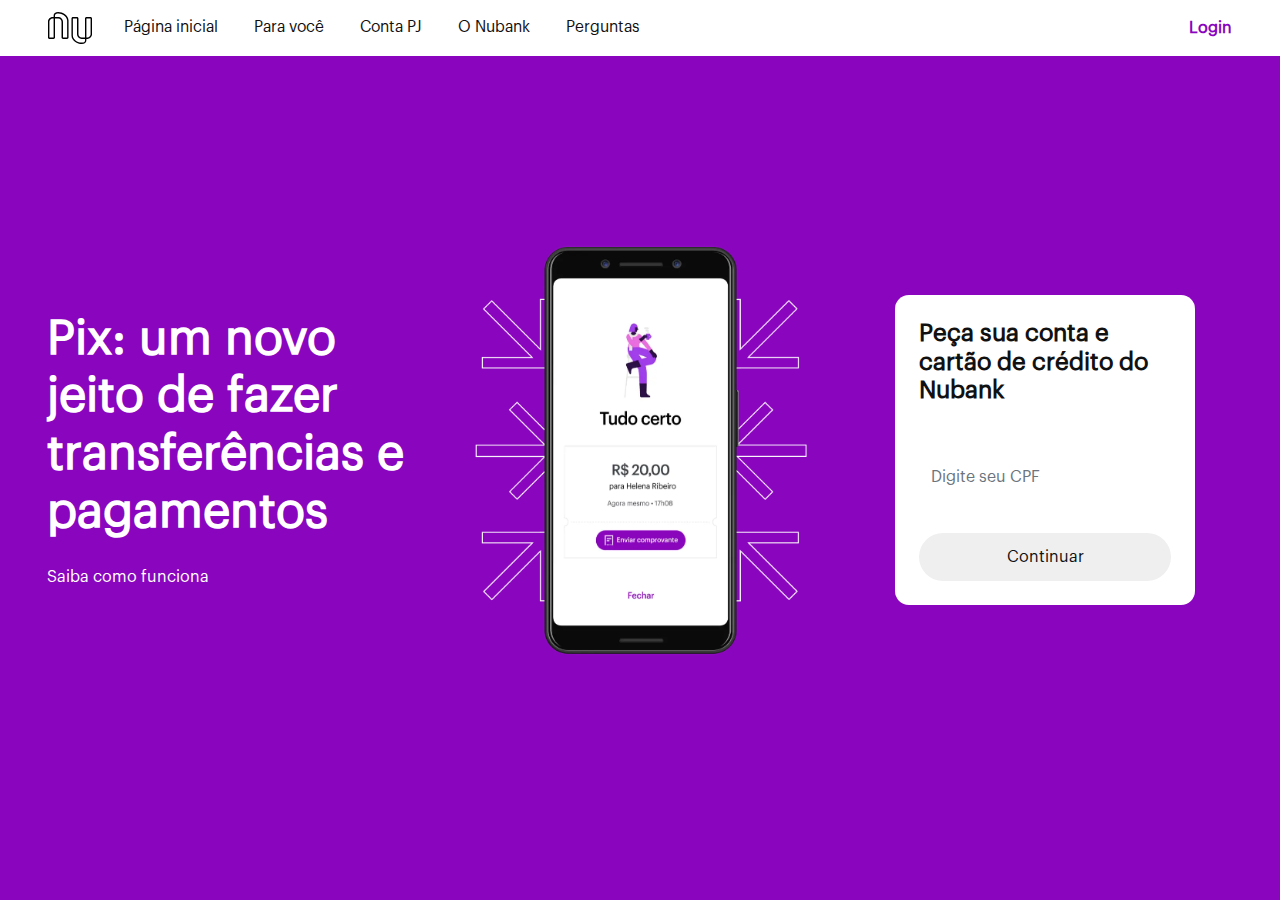
==== index.html @ 856a2e54 "Criação do header e do main" ====
<!DOCTYPE html>
<html lang="pt-br">

<head>
  <meta charset="UTF-8" />
  <meta http-equiv="X-UA-Compatible" content="IE=edge" />
  <meta name="viewport" content="width=device-width, initial-scale=1.0" />
  <title>Nubank - Finalmente você no controle do seu dinheiro</title>

  <link rel="stylesheet" href="css/style.css" />
  <link rel="stylesheet" href="css/responsive.css">
  <link rel="stylesheet" href="https://cdn.jsdelivr.net/npm/bootstrap@4.6.0/dist/css/bootstrap.min.css">
</head>

<body>

  <header>
    <div class="headerContainer">
      <div class="logo">
        <a href="#">
          <svg width="44" height="32" viewBox="0 0 66 48" xmlns="http://www.w3.org/2000/svg">
            <path
              d="M63.9 33.9c0 2-2.5 4.4-4.5 4.4h-1.8V10.2c0-.3.3-.6.6-.6h5.1c.3 0 .6.3.6.6v23.7zm-8.4 8.7c0 1.2-.6 3.3-4.9 3.3-8.2 0-13.3-6.2-13.3-10.7v-25c0-.3.2-.6.5-.6H43c.3 0 .5.3.5.6v23.2a7 7 0 007 7h5v2.2zm8.2-35h-5.9c-1.3 0-2.3 1-2.3 2.2v28.5h-5c-2.6 0-4.8-2.2-4.8-4.9V9.8c0-1.2-1-2.2-2.3-2.2h-6c-1.2 0-2.2 1-2.2 2.2v25.4c0 8 9 12.8 15.4 12.8 4.3 0 7-2 7-5.5v-2.1h1.8c3.2 0 6.6-3.3 6.6-6.5v-24c0-1.3-1-2.3-2.3-2.3zm-35 30.2c0 .3-.2.6-.5.6H23a.6.6 0 01-.5-.6V14.6a7 7 0 00-7-7h-5V5.4c0-1.2.6-3.3 4.9-3.3 8.2 0 13.3 6.2 13.3 10.7v25zm-26 .6a.6.6 0 01-.6-.6V14.1c0-2 2.5-4.4 4.5-4.4h1.8v28.1c0 .3-.3.6-.6.6H2.7zm28.1-25.6c0-8-9-12.8-15.4-12.8-4.3 0-7 2-7 5.5v2.1H6.6C3.4 7.6 0 10.9 0 14.1v24c0 1.3 1 2.3 2.3 2.3h6c1.2 0 2.2-1 2.2-2.2V9.7h5c2.6 0 4.8 2.2 4.8 4.9v23.6c0 1.2 1 2.2 2.3 2.2h6c1.2 0 2.2-1 2.2-2.2V12.8z"
              class="Path-xrtkpd-0 eqfYiR">
            </path>
          </svg>
        </a>
      </div>
      <div class="menu">
        <nav>
          <ul>
            <li><a href="#">Página inicial</a></li>
            <li><a href="#">Para você</a></li>
            <li><a href="#">Conta PJ</a></li>
            <li><a href="#">O Nubank</a></li>
            <li><a href="#">Perguntas</a></li>
          </ul>
        </nav>
      </div>

      <div class="login">
        <span><a href="#">Login</a></span>
      </div>
    </div>

  </header>

  <main>
    <div class="mainContainer">
      <div class="container-fluid">
        <div class="row">
          <div class="col-sm-12 col-md-6 col-lg-4">
            <div class="tituloPrincipal">
              <h1>Pix: um novo jeito de fazer transferências e pagamentos</h1>
              <a href="#">Saiba como funciona</a>
            </div>
          </div>
          <div class="col-sm-12 col-md-6 col-lg-4">
            <div class="imgPrincipal">
              <img src="assets/images/smartphone.webp" alt="Faça Pix com o Nubank!" title="Faça Pix com o Nubank!">
            </div>
          </div>
          <div class="col-sm-12 col-md-12 col-lg-4">
            <div class="formPrincipal">
              <form action="" method="post">
                <h2>Peça sua conta e cartão de crédito do Nubank</h2>
                <input type="number" placeholder="Digite seu CPF" class="form-control">
                <button type="submit">Continuar</button>
              </form>
            </div>
          </div>
        </div>
      </div>
    </div>
  </main>

</body>

</html>
---- css/style.css ----
@font-face {
  font-family: Graphick;
  src: url("/fonts/GraphikRegular.otf");
}

* {
  margin: 0;
  padding: 0;
  -webkit-box-sizing: border-box;
          box-sizing: border-box;
}

:root {
  --roxo1: #8a05be;
  --roxo2: #530082;
  --preto: #111111;
  --branco: #ffffff;
  --cinza: #f5f5f5;
}

body {
  font-family: Graphick !important;
  background-color: var(--cinza);
}

header .headerContainer {
  width: 100%;
  height: 56px;
  background-color: var(--branco);
  color: var(--preto);
  font-size: 0.975rem;
  display: -webkit-box;
  display: -ms-flexbox;
  display: flex;
  -webkit-box-align: center;
      -ms-flex-align: center;
          align-items: center;
  padding: 0 3rem;
  position: fixed;
  z-index: 99;
}

header .headerContainer .logo {
  color: var(--preto);
}

header .headerContainer .menu ul,
header .headerContainer .menu li {
  display: inline-block;
  list-style: none;
  margin: 0 1rem;
}

header .headerContainer a {
  color: var(--preto);
  text-decoration: none;
  -webkit-transition: all ease-in-out 0.2s;
  transition: all ease-in-out 0.2s;
}

header .headerContainer a:hover {
  text-decoration: underline;
}

header .headerContainer .login {
  margin-left: auto;
}

header .headerContainer .login a {
  color: var(--roxo1);
  font-size: 1rem;
  font-weight: bold;
}

main .mainContainer {
  height: 100vh;
  width: 100%;
  background-color: var(--roxo1);
  color: var(--branco);
  padding: 0 2rem 0 2rem;
  display: -webkit-box;
  display: -ms-flexbox;
  display: flex;
  -webkit-box-align: center;
      -ms-flex-align: center;
          align-items: center;
}

main .mainContainer .tituloPrincipal {
  height: 100%;
  display: -webkit-box;
  display: -ms-flexbox;
  display: flex;
  -webkit-box-orient: vertical;
  -webkit-box-direction: normal;
      -ms-flex-direction: column;
          flex-direction: column;
  -webkit-box-pack: center;
      -ms-flex-pack: center;
          justify-content: center;
}

main .mainContainer .tituloPrincipal h1 {
  font-size: 3rem;
  font-weight: bold;
}

main .mainContainer .tituloPrincipal a {
  color: var(--branco);
  margin-top: 1rem;
}

main .mainContainer .imgPrincipal {
  height: 100%;
}

main .mainContainer .imgPrincipal img {
  max-width: 100%;
}

main .mainContainer .formPrincipal {
  height: 100%;
  display: -webkit-box;
  display: -ms-flexbox;
  display: flex;
  -webkit-box-align: center;
      -ms-flex-align: center;
          align-items: center;
  -webkit-box-pack: center;
      -ms-flex-pack: center;
          justify-content: center;
}

main .mainContainer .formPrincipal form {
  background-color: var(--branco);
  max-width: 80%;
  border-radius: 0.875rem;
  color: var(--preto);
  padding: 1.5rem;
}

main .mainContainer .formPrincipal form h2 {
  font-size: 1.5rem;
  font-weight: bold;
}

main .mainContainer .formPrincipal form input {
  margin: 3rem 0 2rem 0;
  width: 100%;
  height: 3rem;
  border: none;
}

main .mainContainer .formPrincipal form button {
  width: 100%;
  height: 3rem;
  border: none;
  border-radius: 2rem;
  -webkit-transition: all ease 0.2s;
  transition: all ease 0.2s;
  color: var(--preto);
}

main .mainContainer .formPrincipal form button:hover {
  background-color: var(--roxo1);
  color: var(--branco);
}
/*# sourceMappingURL=style.css.map */
---- css/responsive.css ----
@media (max-width: 760px) {
  .menu {
    display: none;
  }

  .mainContainer {
    height: 100% !important;
  }

  .tituloPrincipal h1 {
    margin: 6rem 0 1rem 0;
    font-size: 2.3rem !important;
    text-align: center;
  }

  .tituloPrincipal a {
    margin-top: 1rem;
    text-align: center;
  }

  .imgPrincipal {
    margin: 2rem 0 2rem 0;
  }

  .formPrincipal form {
    max-width: 100% !important;
    margin-bottom: 3rem;
  }
}
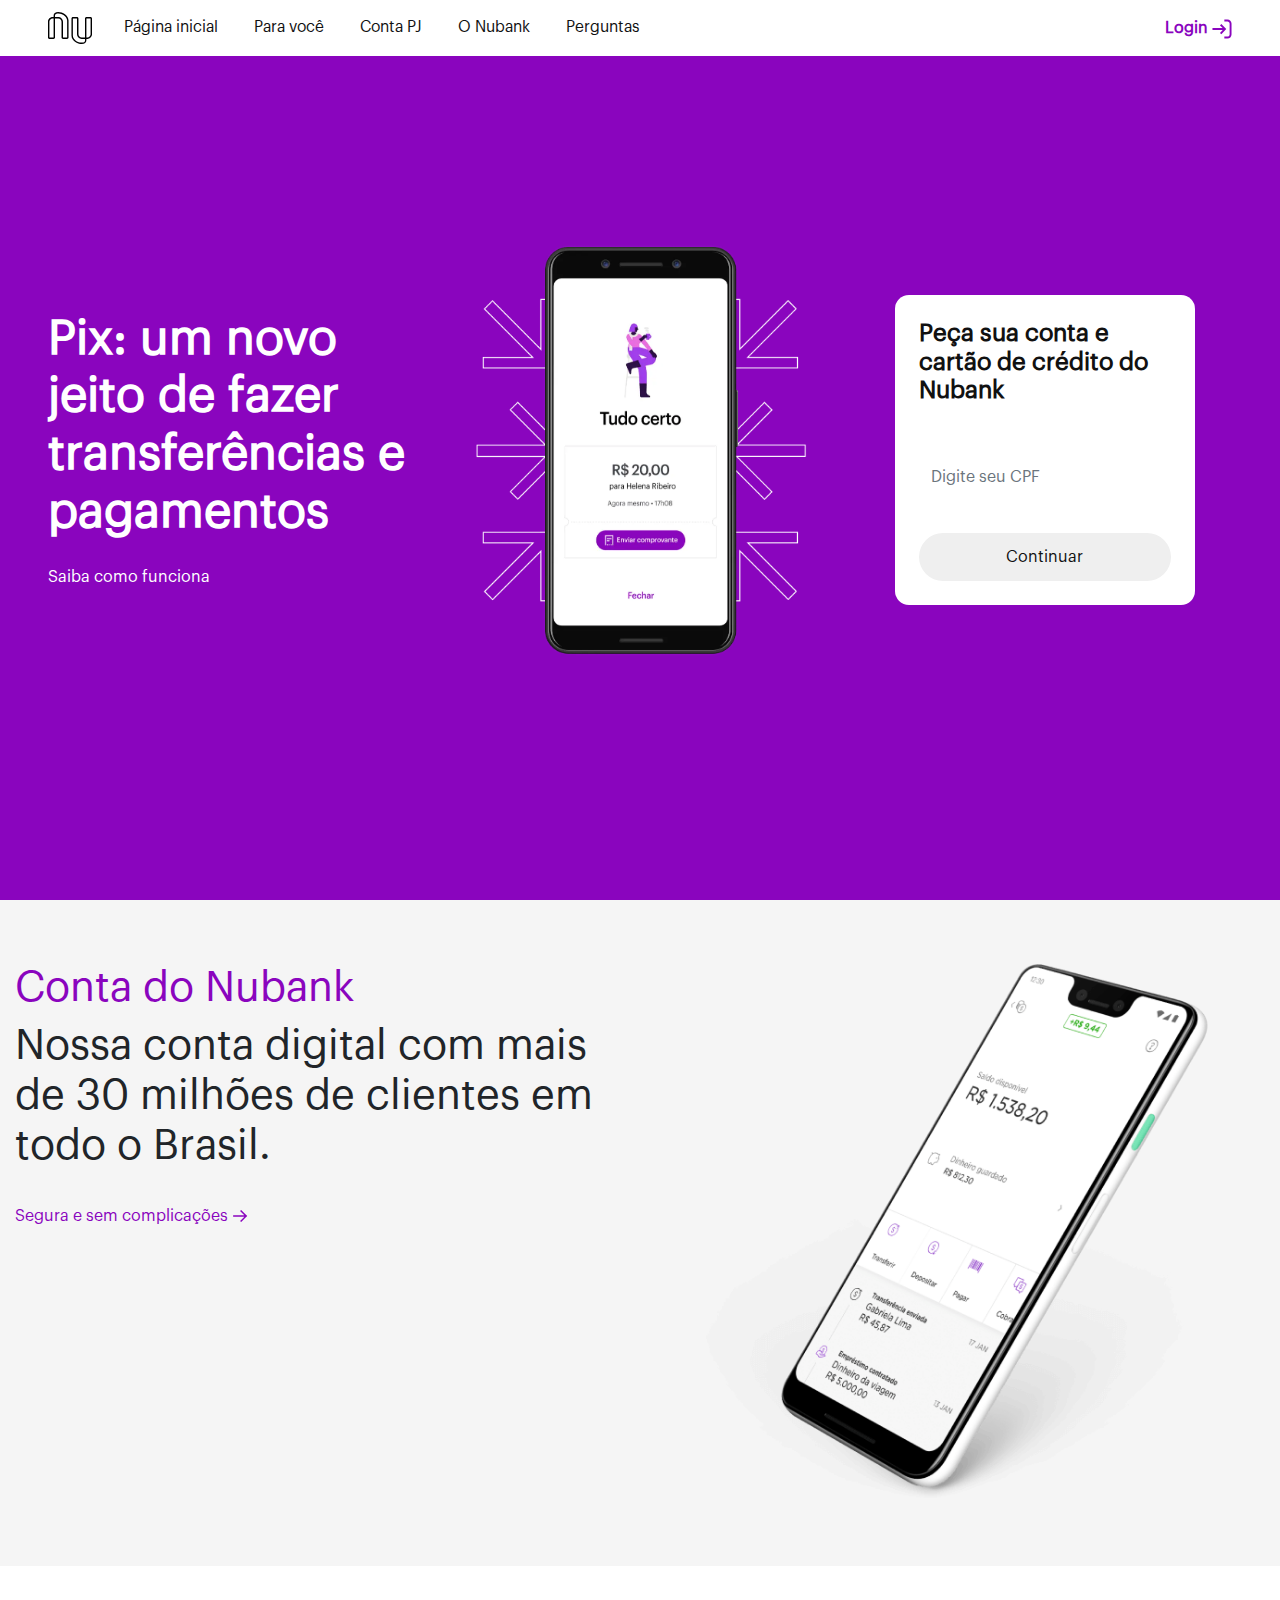
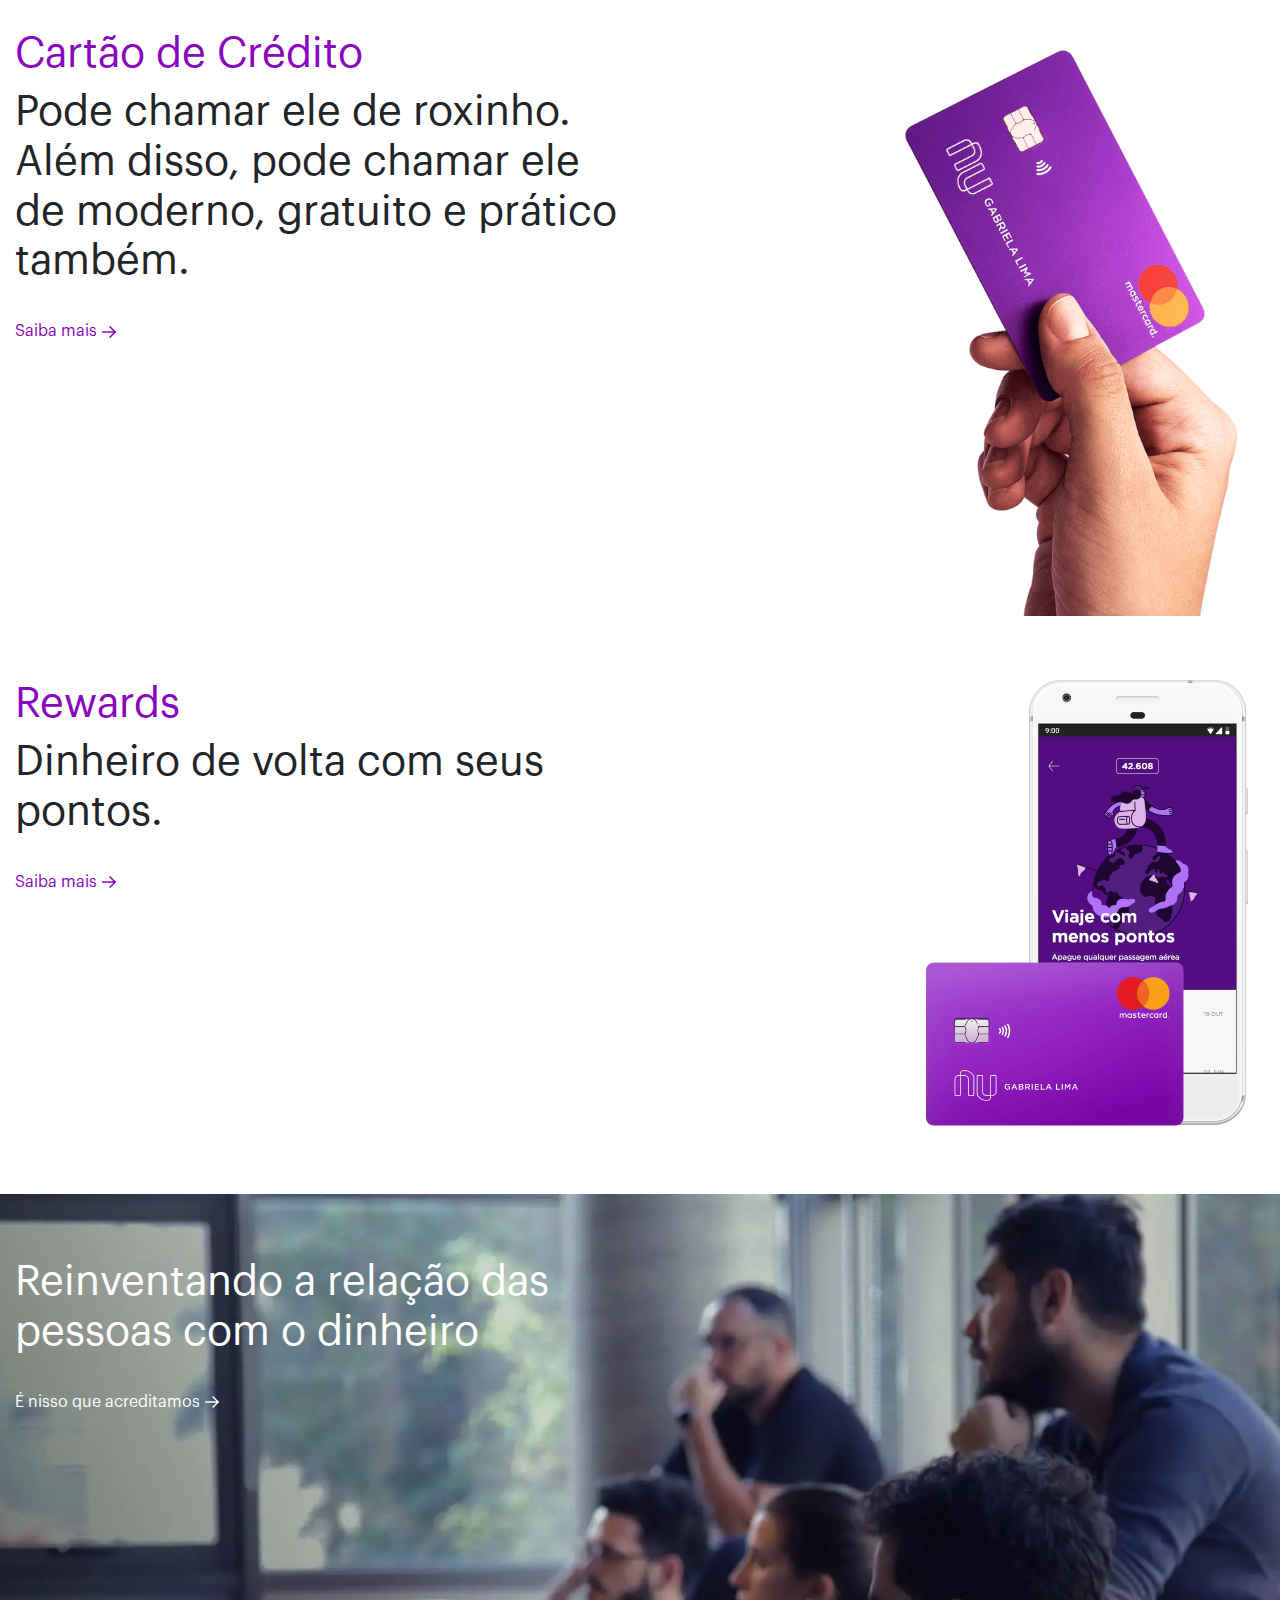
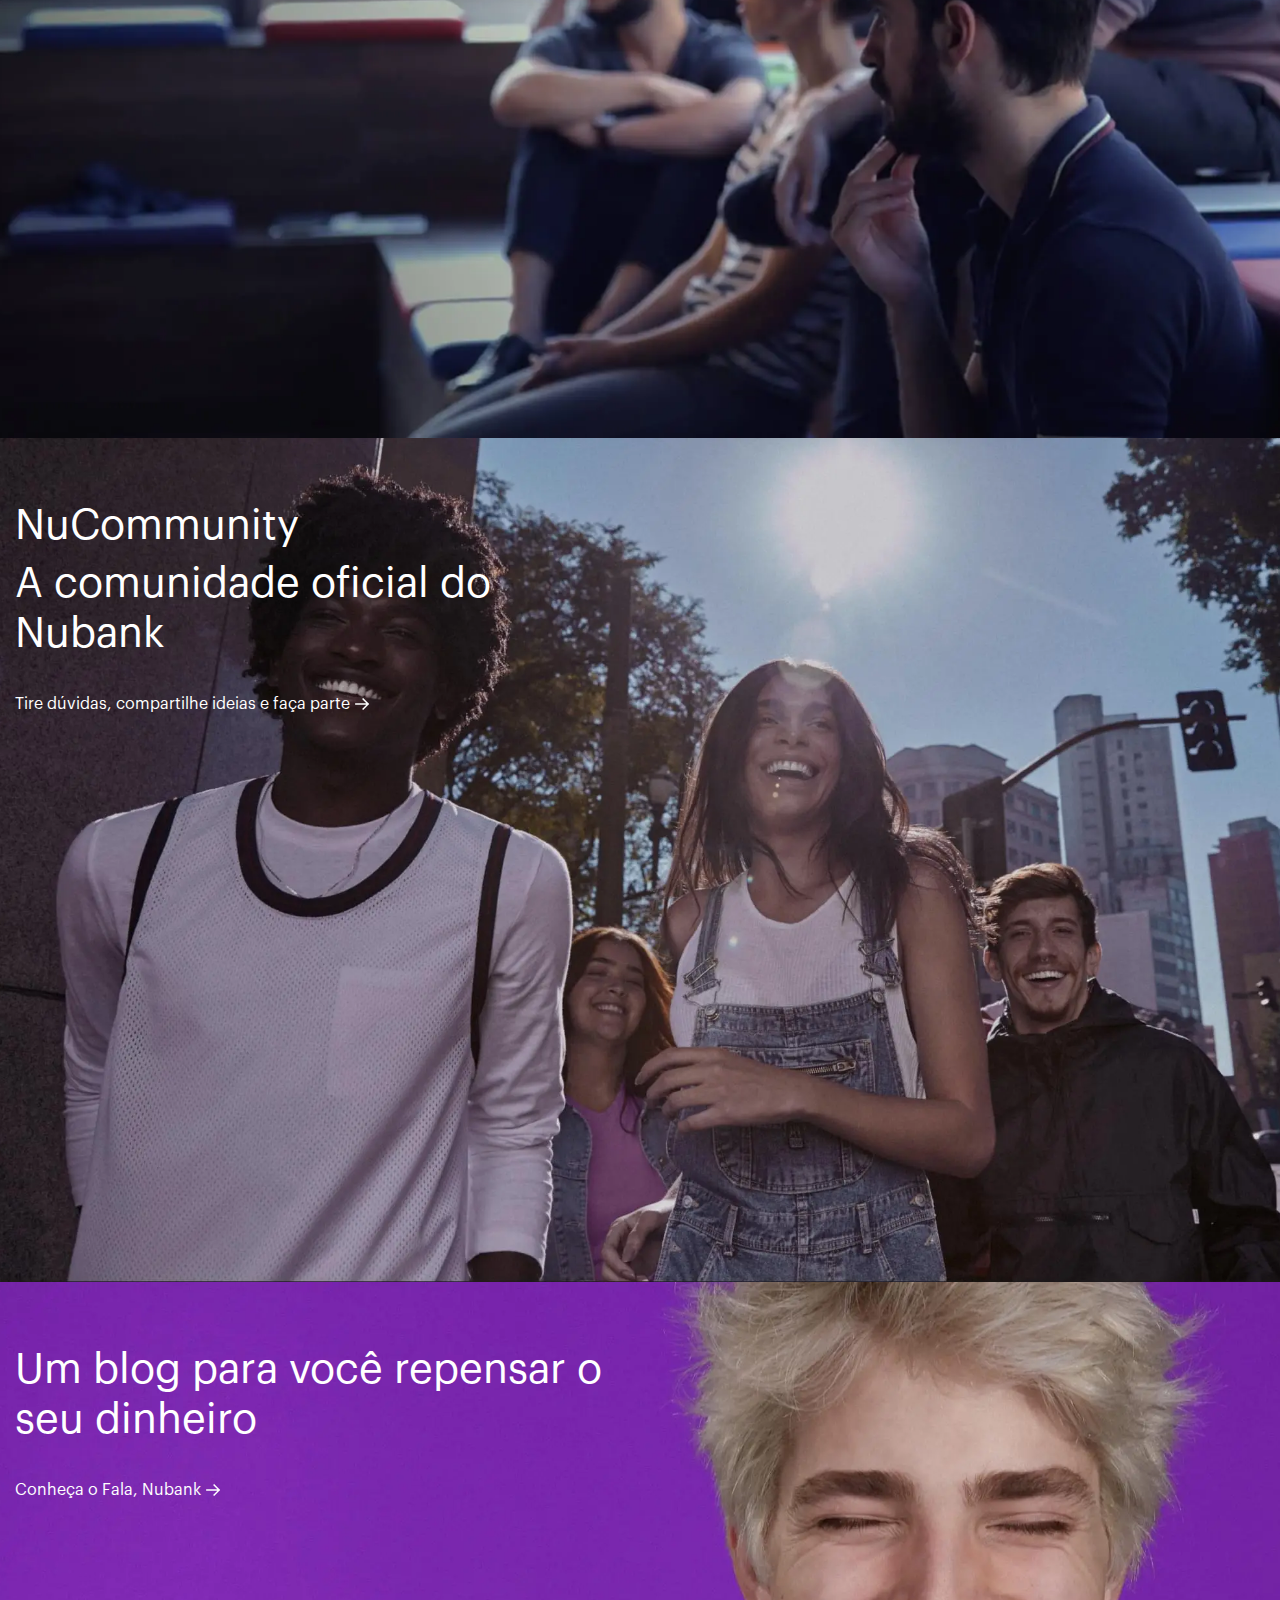
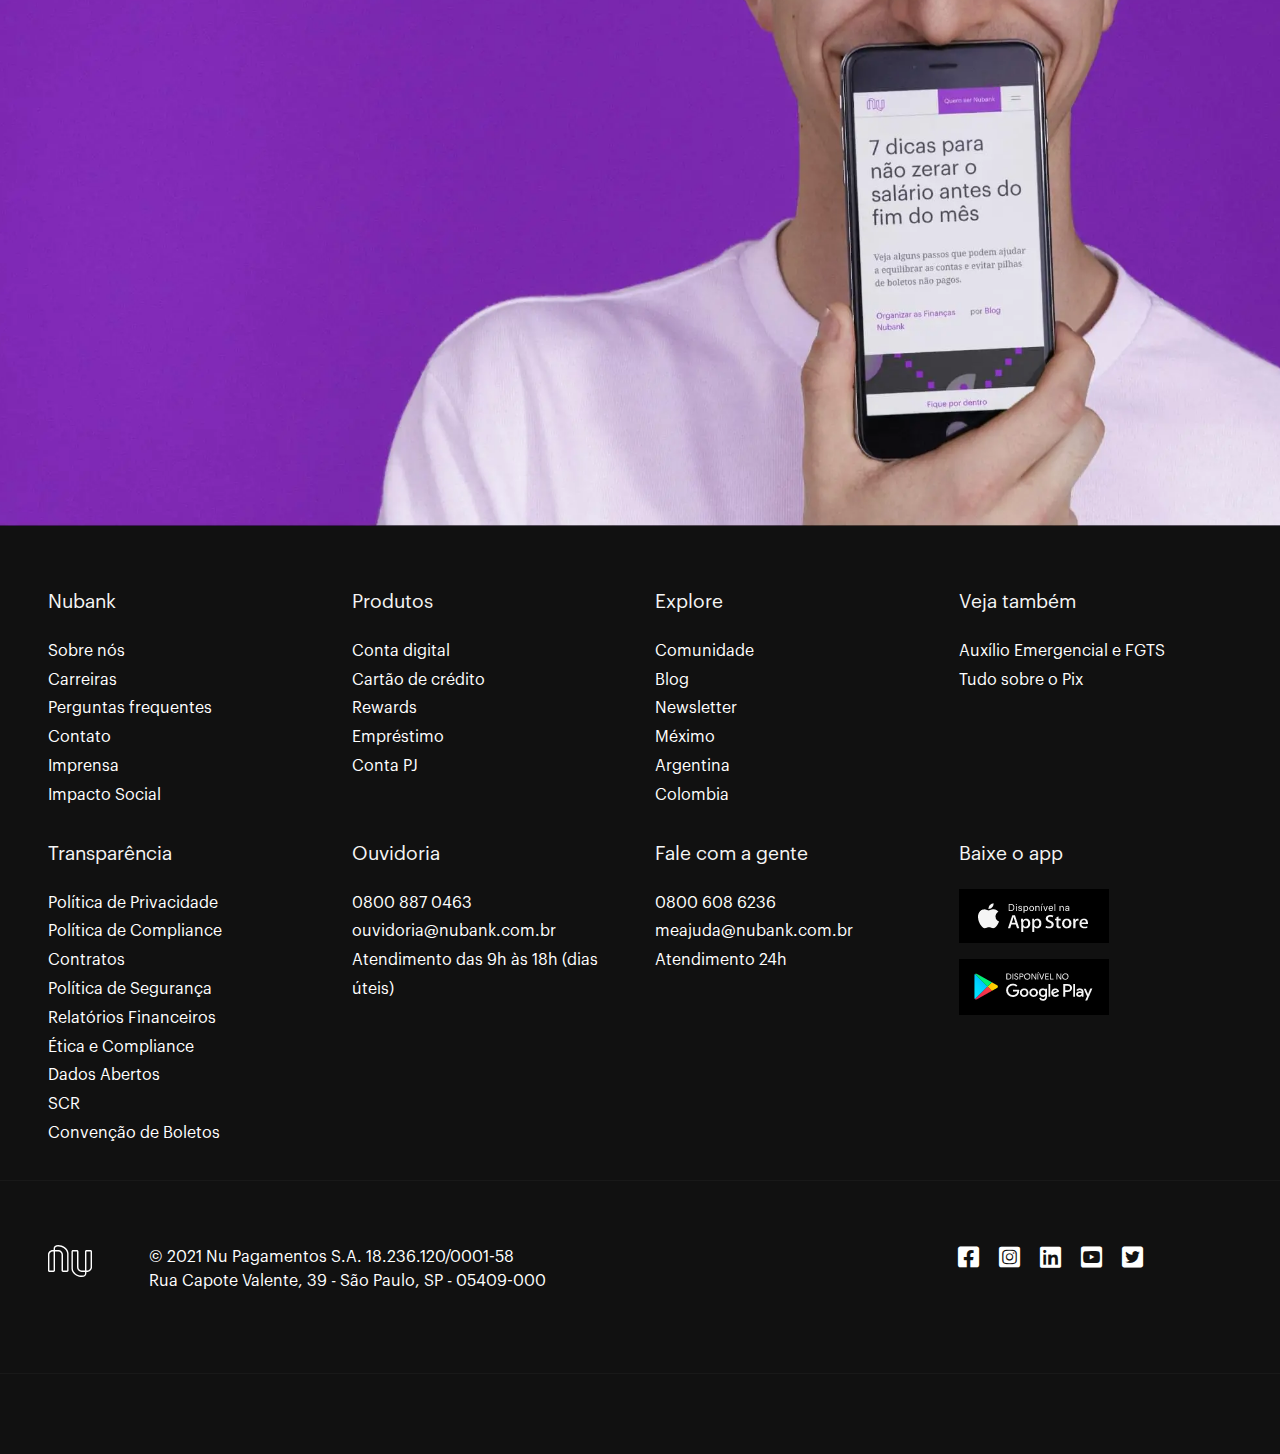
==== commit 330e978a: "Finalização da página principal" ====
--- a/index.html
+++ b/index.html
@@ -10,6 +10,7 @@
   <link rel="stylesheet" href="css/style.css" />
   <link rel="stylesheet" href="css/responsive.css">
   <link rel="stylesheet" href="https://cdn.jsdelivr.net/npm/bootstrap@4.6.0/dist/css/bootstrap.min.css">
+  <link rel="stylesheet" href="https://cdnjs.cloudflare.com/ajax/libs/font-awesome/5.15.3/css/all.min.css">
 </head>
 
 <body>
@@ -39,7 +40,17 @@
       </div>
 
       <div class="login">
-        <span><a href="#">Login</a></span>
+        <span><a href="#">Login
+            <svg xmlns="http://www.w3.org/2000/svg" width="20" height="20" fill="none" viewBox="0 0 21 20"
+              class="SVGWrapper-c62y5b-0 ilbcfK StyledIcon-sc-1d6qvbo-0 etJcjf" color="currentColor" role="img">
+              <title>Login Icon</title>
+              <g>
+                <path fill-rule="evenodd" clip-rule="evenodd"
+                  d="M12.9545 2.98023e-07L16.2273 0C18.587 -2.38419e-07 20.5 1.91297 20.5 4.27273V15.7273C20.5 18.087 18.587 20 16.2273 20H12.9545V18H16.2273C17.4825 18 18.5 16.9825 18.5 15.7273V4.27273C18.5 3.01754 17.4825 2 16.2273 2L12.9545 2V2.98023e-07ZM9.79802 4.79289L14.975 9.96993L9.82806 15.5848L8.35375 14.2334L11.3177 11L0.5 11V9L11.1767 9L8.3838 6.20711L9.79802 4.79289Z"
+                  fill="#8a05be"></path>
+              </g>
+            </svg>
+          </a></span>
       </div>
     </div>
 
@@ -74,6 +85,270 @@
     </div>
   </main>
 
+  <section id="nuconta">
+    <div class="container">
+      <div class="row">
+        <div class="col-sm-12 col-md-6 col-lg-6">
+          <h2><a href="#">Conta do Nubank</a></h2>
+          <h2>Nossa conta digital com mais de 30 milhões de clientes em todo o Brasil.</h2>
+          <div class="saibaMais">
+            <a href="#">
+              Segura e sem complicações
+              <svg xmlns="http://www.w3.org/2000/svg" width="16" height="16" fill="none" viewBox="0 0 21 20"
+                class="SVGWrapper-c62y5b-0 ilbcfK StyledIcon-sc-1d6qvbo-0 etJcjf" color="currentColor" role="img">
+                <path d="M18.5 10H2.5M18.5 10L12 16.5M18.5 10L12 3.5" stroke="currentColor" stroke-width="2"
+                  stroke-linecap="square" stroke-linejoin="round"></path>
+              </svg>
+            </a>
+          </div>
+        </div>
+        <div class="col-sm-12 col-md-6 col-lg-6">
+          <img src="assets/images/nuconta.png" alt="Nuconta">
+        </div>
+      </div>
+    </div>
+  </section>
+
+  <section id="credito">
+    <div class="container">
+      <div class="row">
+        <div class="col-sm-12 col-md-6 col-lg-6">
+          <h2><a href="#">Cartão de Crédito</a></h2>
+          <h2>Pode chamar ele de roxinho. Além disso, pode chamar ele de moderno, gratuito e prático também.</h2>
+          <div class="saibaMais">
+            <a href="#">
+              Saiba mais
+              <svg xmlns="http://www.w3.org/2000/svg" width="16" height="16" fill="none" viewBox="0 0 21 20"
+                class="SVGWrapper-c62y5b-0 ilbcfK StyledIcon-sc-1d6qvbo-0 etJcjf" color="currentColor" role="img">
+                <path d="M18.5 10H2.5M18.5 10L12 16.5M18.5 10L12 3.5" stroke="currentColor" stroke-width="2"
+                  stroke-linecap="square" stroke-linejoin="round"></path>
+              </svg>
+            </a>
+          </div>
+        </div>
+        <div class="col-sm-12 col-md-6 col-lg-6">
+          <img src="assets/images/credito.png" alt="Cartão de crédito Nubank">
+        </div>
+      </div>
+    </div>
+  </section>
+
+  <section id="rewards">
+    <div class="container">
+      <div class="row">
+        <div class="col-sm-12 col-md-6 col-lg-6">
+          <h2><a href="#">Rewards</a></h2>
+          <h2>Dinheiro de volta com seus pontos.</h2>
+          <div class="saibaMais">
+            <a href="#">
+              Saiba mais
+              <svg xmlns="http://www.w3.org/2000/svg" width="16" height="16" fill="none" viewBox="0 0 21 20"
+                class="SVGWrapper-c62y5b-0 ilbcfK StyledIcon-sc-1d6qvbo-0 etJcjf" color="currentColor" role="img">
+                <path d="M18.5 10H2.5M18.5 10L12 16.5M18.5 10L12 3.5" stroke="currentColor" stroke-width="2"
+                  stroke-linecap="square" stroke-linejoin="round"></path>
+              </svg>
+            </a>
+          </div>
+        </div>
+        <div class="col-sm-12 col-md-6 col-lg-6">
+          <img src="assets/images/rewards.png" alt="Cartão de crédito Nubank">
+        </div>
+      </div>
+    </div>
+  </section>
+
+  <section id="sobre">
+    <div class="container">
+      <div class="row">
+        <div class="col-sm-12 col-md-6 col-lg-6">
+          <h2>Reinventando a relação das pessoas com o dinheiro</h2>
+          <div class="saibaMais">
+            <a href="#">
+              É nisso que acreditamos
+              <svg xmlns="http://www.w3.org/2000/svg" width="16" height="16" fill="none" viewBox="0 0 21 20"
+                class="SVGWrapper-c62y5b-0 ilbcfK StyledIcon-sc-1d6qvbo-0 etJcjf" color="currentColor" role="img">
+                <path d="M18.5 10H2.5M18.5 10L12 16.5M18.5 10L12 3.5" stroke="currentColor" stroke-width="2"
+                  stroke-linecap="square" stroke-linejoin="round"></path>
+              </svg>
+            </a>
+          </div>
+        </div>
+      </div>
+    </div>
+  </section>
+
+  <section id="nucommunity">
+    <div class="container">
+      <div class="row">
+        <div class="col-sm-12 col-md-6 col-lg-6">
+          <h2>NuCommunity</h2>
+          <h2>A comunidade oficial do Nubank</h2>
+          <div class="saibaMais">
+            <a href="#">
+              Tire dúvidas, compartilhe ideias e faça parte
+              <svg xmlns="http://www.w3.org/2000/svg" width="16" height="16" fill="none" viewBox="0 0 21 20"
+                class="SVGWrapper-c62y5b-0 ilbcfK StyledIcon-sc-1d6qvbo-0 etJcjf" color="currentColor" role="img">
+                <path d="M18.5 10H2.5M18.5 10L12 16.5M18.5 10L12 3.5" stroke="currentColor" stroke-width="2"
+                  stroke-linecap="square" stroke-linejoin="round"></path>
+              </svg>
+            </a>
+          </div>
+        </div>
+      </div>
+    </div>
+  </section>
+
+  <section id="blog">
+    <div class="container">
+      <div class="row">
+        <div class="col-sm-12 col-md-6 col-lg-6">
+          <h2>Um blog para você repensar o seu dinheiro</h2>
+          <div class="saibaMais">
+            <a href="#">
+              Conheça o Fala, Nubank
+              <svg xmlns="http://www.w3.org/2000/svg" width="16" height="16" fill="none" viewBox="0 0 21 20"
+                class="SVGWrapper-c62y5b-0 ilbcfK StyledIcon-sc-1d6qvbo-0 etJcjf" color="currentColor" role="img">
+                <path d="M18.5 10H2.5M18.5 10L12 16.5M18.5 10L12 3.5" stroke="currentColor" stroke-width="2"
+                  stroke-linecap="square" stroke-linejoin="round"></path>
+              </svg>
+            </a>
+          </div>
+        </div>
+      </div>
+    </div>
+  </section>
+
+  <footer>
+    <div class="container-fluid">
+      <div class="links1">
+        <div class="row">
+          <div class="col-sm-6 col-md-6 col-lg-3">
+            <h3>Nubank</h3>
+            <ul>
+              <li><a href="#">Sobre nós</a></li>
+              <li><a href="#">Carreiras</a></li>
+              <li><a href="#">Perguntas frequentes</a></li>
+              <li><a href="#">Contato</a></li>
+              <li><a href="#">Imprensa</a></li>
+              <li><a href="#">Impacto Social</a></li>
+            </ul>
+          </div>
+          <div class="col-sm-6 col-md-6 col-lg-3">
+            <h3>Produtos</h3>
+            <ul>
+              <li><a href="#">Conta digital</a></li>
+              <li><a href="#">Cartão de crédito</a></li>
+              <li><a href="#">Rewards</a></li>
+              <li><a href="#">Empréstimo</a></li>
+              <li><a href="#">Conta PJ</a></li>
+            </ul>
+          </div>
+          <div class="col-sm-6 col-md-6 col-lg-3">
+            <h3>Explore</h3>
+            <ul>
+              <li><a href="#">Comunidade</a></li>
+              <li><a href="#">Blog</a></li>
+              <li><a href="#">Newsletter</a></li>
+              <li><a href="#">Méximo</a></li>
+              <li><a href="#">Argentina</a></li>
+              <li><a href="#">Colombia</a></li>
+            </ul>
+          </div>
+          <div class="col-sm-6 col-md-6 col-lg-3">
+            <h3>Veja também</h3>
+            <ul>
+              <li><a href="#">Auxílio Emergencial e FGTS</a></li>
+              <li><a href="#">Tudo sobre o Pix</a></li>
+            </ul>
+          </div>
+        </div>
+      </div>
+
+      <div class="links-2">
+        <div class="row">
+          <div class="col-sm-6 col-md-6 col-lg-3">
+            <h3>Transparência</h3>
+            <ul>
+              <li><a href="#">Política de Privacidade</a></li>
+              <li><a href="#">Política de Compliance</a></li>
+              <li><a href="#">Contratos</a></li>
+              <li><a href="#">Política de Segurança</a></li>
+              <li><a href="#">Relatórios Financeiros</a></li>
+              <li><a href="#">Ética e Compliance</a></li>
+              <li><a href="#">Dados Abertos</a></li>
+              <li><a href="#">SCR</a></li>
+              <li><a href="#">Convenção de Boletos</a></li>
+            </ul>
+          </div>
+          <div class="col-sm-6 col-md-6 col-lg-3">
+            <h3>Ouvidoria</h3>
+            <ul>
+              <li><a href="tel:08008870463">0800 887 0463</a></li>
+              <li><a href="mailto:ouvidoria@nubank.com.br">ouvidoria@nubank.com.br</a></li>
+              <li><span>Atendimento das 9h às 18h (dias úteis)</span></li>
+            </ul>
+          </div>
+          <div class="col-sm-6 col-md-6 col-lg-3">
+            <h3>Fale com a gente</h3>
+            <ul>
+              <li><a href="tel:08006086236">0800 608 6236</a></li>
+              <li><a href="mailto:meajuda@nubank.com.br">meajuda@nubank.com.br</a></li>
+              <li><span>Atendimento 24h</span></li>
+            </ul>
+          </div>
+          <div class="col-sm-6 col-md-6 col-lg-3">
+            <h3>Baixe o app</h3>
+            <p>
+              <a href="https://itunes.apple.com/us/app/nubank/id814456780?ls=1&mt=8"><img src="assets/app-store.png"
+                  alt="Baixar na App Store" class="app-store">
+              </a>
+            </p>
+            <p>
+              <a href="https://play.google.com/store/apps/details?id=com.nu.production"><img
+                  src="assets/google-play.png" alt="Baixar no Google Play" class="google-play">
+              </a>
+            </p>
+          </div>
+        </div>
+      </div>
+    </div>
+
+    <hr id="separador">
+
+    <div class="container-fluid">
+      <div class="copyright">
+        <div class="row">
+          <div class="col-sm-12 col-md-1 col-lg-1">
+            <svg width="44" height="32" viewBox="0 0 66 48" xmlns="http://www.w3.org/2000/svg">
+              <path
+                d="M63.9 33.9c0 2-2.5 4.4-4.5 4.4h-1.8V10.2c0-.3.3-.6.6-.6h5.1c.3 0 .6.3.6.6v23.7zm-8.4 8.7c0 1.2-.6 3.3-4.9 3.3-8.2 0-13.3-6.2-13.3-10.7v-25c0-.3.2-.6.5-.6H43c.3 0 .5.3.5.6v23.2a7 7 0 007 7h5v2.2zm8.2-35h-5.9c-1.3 0-2.3 1-2.3 2.2v28.5h-5c-2.6 0-4.8-2.2-4.8-4.9V9.8c0-1.2-1-2.2-2.3-2.2h-6c-1.2 0-2.2 1-2.2 2.2v25.4c0 8 9 12.8 15.4 12.8 4.3 0 7-2 7-5.5v-2.1h1.8c3.2 0 6.6-3.3 6.6-6.5v-24c0-1.3-1-2.3-2.3-2.3zm-35 30.2c0 .3-.2.6-.5.6H23a.6.6 0 01-.5-.6V14.6a7 7 0 00-7-7h-5V5.4c0-1.2.6-3.3 4.9-3.3 8.2 0 13.3 6.2 13.3 10.7v25zm-26 .6a.6.6 0 01-.6-.6V14.1c0-2 2.5-4.4 4.5-4.4h1.8v28.1c0 .3-.3.6-.6.6H2.7zm28.1-25.6c0-8-9-12.8-15.4-12.8-4.3 0-7 2-7 5.5v2.1H6.6C3.4 7.6 0 10.9 0 14.1v24c0 1.3 1 2.3 2.3 2.3h6c1.2 0 2.2-1 2.2-2.2V9.7h5c2.6 0 4.8 2.2 4.8 4.9v23.6c0 1.2 1 2.2 2.3 2.2h6c1.2 0 2.2-1 2.2-2.2V12.8z"
+                class="Path-xrtkpd-0 eqfYiR" fill="#ffffff">
+              </path>
+            </svg>
+          </div>
+          <div class="col-sm-12 col-md-9 col-lg-8">
+            <span>© 2021 Nu Pagamentos S.A. 18.236.120/0001-58</span>
+            <address>
+              Rua Capote Valente, 39 - São Paulo, SP - 05409-000
+            </address>
+          </div>
+          <div class="col-sm-12 col-md-2 col-lg-3">
+            <div class="footerSocial">
+              <a href="#"><i class="fab fa-facebook-square"></i></a>
+              <a href="#"><i class="fab fa-instagram-square"></i></a>
+              <a href="#"><i class="fab fa-linkedin"></i></a>
+              <a href="#"><i class="fab fa-youtube-square"></i></a>
+              <a href="#"><i class="fab fa-twitter-square"></i></a>
+            </div>
+          </div>
+        </div>
+      </div>
+    </div>
+
+    <hr id="separador">
+
+  </footer>
+
 </body>
 
 </html>--- a/css/style.css
+++ b/css/style.css
@@ -21,6 +21,18 @@
 body {
   font-family: Graphick !important;
   background-color: var(--cinza);
+}
+
+.container-fluid {
+  padding: 0 3rem !important;
+}
+
+.container {
+  max-width: 1280px !important;
+}
+
+img {
+  max-width: 100%;
 }
 
 header .headerContainer {
@@ -77,7 +89,6 @@
   width: 100%;
   background-color: var(--roxo1);
   color: var(--branco);
-  padding: 0 2rem 0 2rem;
   display: -webkit-box;
   display: -ms-flexbox;
   display: flex;
@@ -165,4 +176,181 @@
   background-color: var(--roxo1);
   color: var(--branco);
 }
+
+.bold {
+  font-weight: bold;
+}
+
+section,
+footer {
+  padding: 4rem 0;
+}
+
+section h2 {
+  font-size: 2.6rem;
+}
+
+.saibaMais {
+  margin: 2rem 0;
+}
+
+#nuconta {
+  width: 100%;
+  height: auto;
+  background-color: var(--cinza);
+}
+
+#nuconta img {
+  max-height: 600px;
+  float: right;
+}
+
+#nuconta a {
+  color: var(--roxo1);
+  text-decoration: none;
+}
+
+#nuconta a:hover {
+  text-decoration: underline;
+}
+
+#credito {
+  width: 100%;
+  height: 650px;
+  background-color: var(--branco);
+  overflow: hidden;
+}
+
+#credito img {
+  max-height: 800px;
+  float: right;
+}
+
+#credito a {
+  color: var(--roxo1);
+  text-decoration: none;
+}
+
+#credito a:hover {
+  text-decoration: underline;
+}
+
+#rewards {
+  width: 100%;
+  height: auto;
+  background-color: var(--branco);
+  overflow: hidden;
+}
+
+#rewards img {
+  max-height: 450px;
+  float: right;
+}
+
+#rewards a {
+  color: var(--roxo1);
+  text-decoration: none;
+}
+
+#rewards a:hover {
+  text-decoration: underline;
+}
+
+#sobre {
+  width: 100%;
+  height: calc(100vh - 56px);
+  background-image: url(../assets/images/sobre.webp);
+  background-position: center;
+  background-size: cover;
+  color: var(--branco);
+}
+
+#sobre a {
+  color: var(--branco);
+  text-decoration: none;
+}
+
+#sobre a:hover {
+  text-decoration: underline;
+}
+
+#nucommunity {
+  width: 100%;
+  height: calc(100vh - 56px);
+  background-image: url(../assets/images/nucommunity.webp);
+  background-position: center;
+  background-size: cover;
+  color: var(--branco);
+}
+
+#nucommunity a {
+  color: var(--branco);
+  text-decoration: none;
+}
+
+#nucommunity a:hover {
+  text-decoration: underline;
+}
+
+#blog {
+  width: 100%;
+  height: calc(100vh - 56px);
+  background-image: url(../assets/images/blog.webp);
+  background-position: center;
+  background-size: cover;
+  color: var(--branco);
+}
+
+#blog a {
+  color: var(--branco);
+  text-decoration: none;
+}
+
+#blog a:hover {
+  text-decoration: underline;
+}
+
+footer {
+  background-color: var(--preto);
+}
+
+footer h3 {
+  color: var(--cinza);
+  margin-bottom: 1.5rem;
+  font-size: 1.2rem;
+}
+
+footer ul,
+footer li {
+  list-style: none;
+  line-height: 1.8rem;
+}
+
+footer a {
+  color: var(--branco);
+  font-size: 1rem;
+}
+
+footer .links1 {
+  margin-bottom: 1rem;
+}
+
+footer .copyright {
+  padding: 3rem 0;
+}
+
+footer address,
+footer span {
+  color: var(--branco);
+}
+
+footer #separador {
+  background-color: rgba(245, 245, 245, 0.05);
+}
+
+footer i {
+  font-size: 1.5rem;
+  color: var(--branco);
+  margin-right: 1rem;
+}
 /*# sourceMappingURL=style.css.map */--- a/css/responsive.css
+++ b/css/responsive.css
@@ -26,4 +26,39 @@
     max-width: 100% !important;
     margin-bottom: 3rem;
   }
+
+  .saibaMais {
+    max-width: 250px;
+    margin: 2rem auto;
+  }
+
+  section {
+    text-align: center;
+  }
+
+  img {
+    max-width: 80%;
+    float: center !important;
+    text-align: center;
+  }
+
+  #credito {
+    height: 800px;
+  }
+
+  section h2 {
+    font-size: 2rem;
+  }
+
+  footer {
+    text-align: center;
+  }
+
+  footer svg {
+    margin-bottom: 2rem;
+  }
+
+  footer address {
+    margin: 2rem 0;
+  }
 }
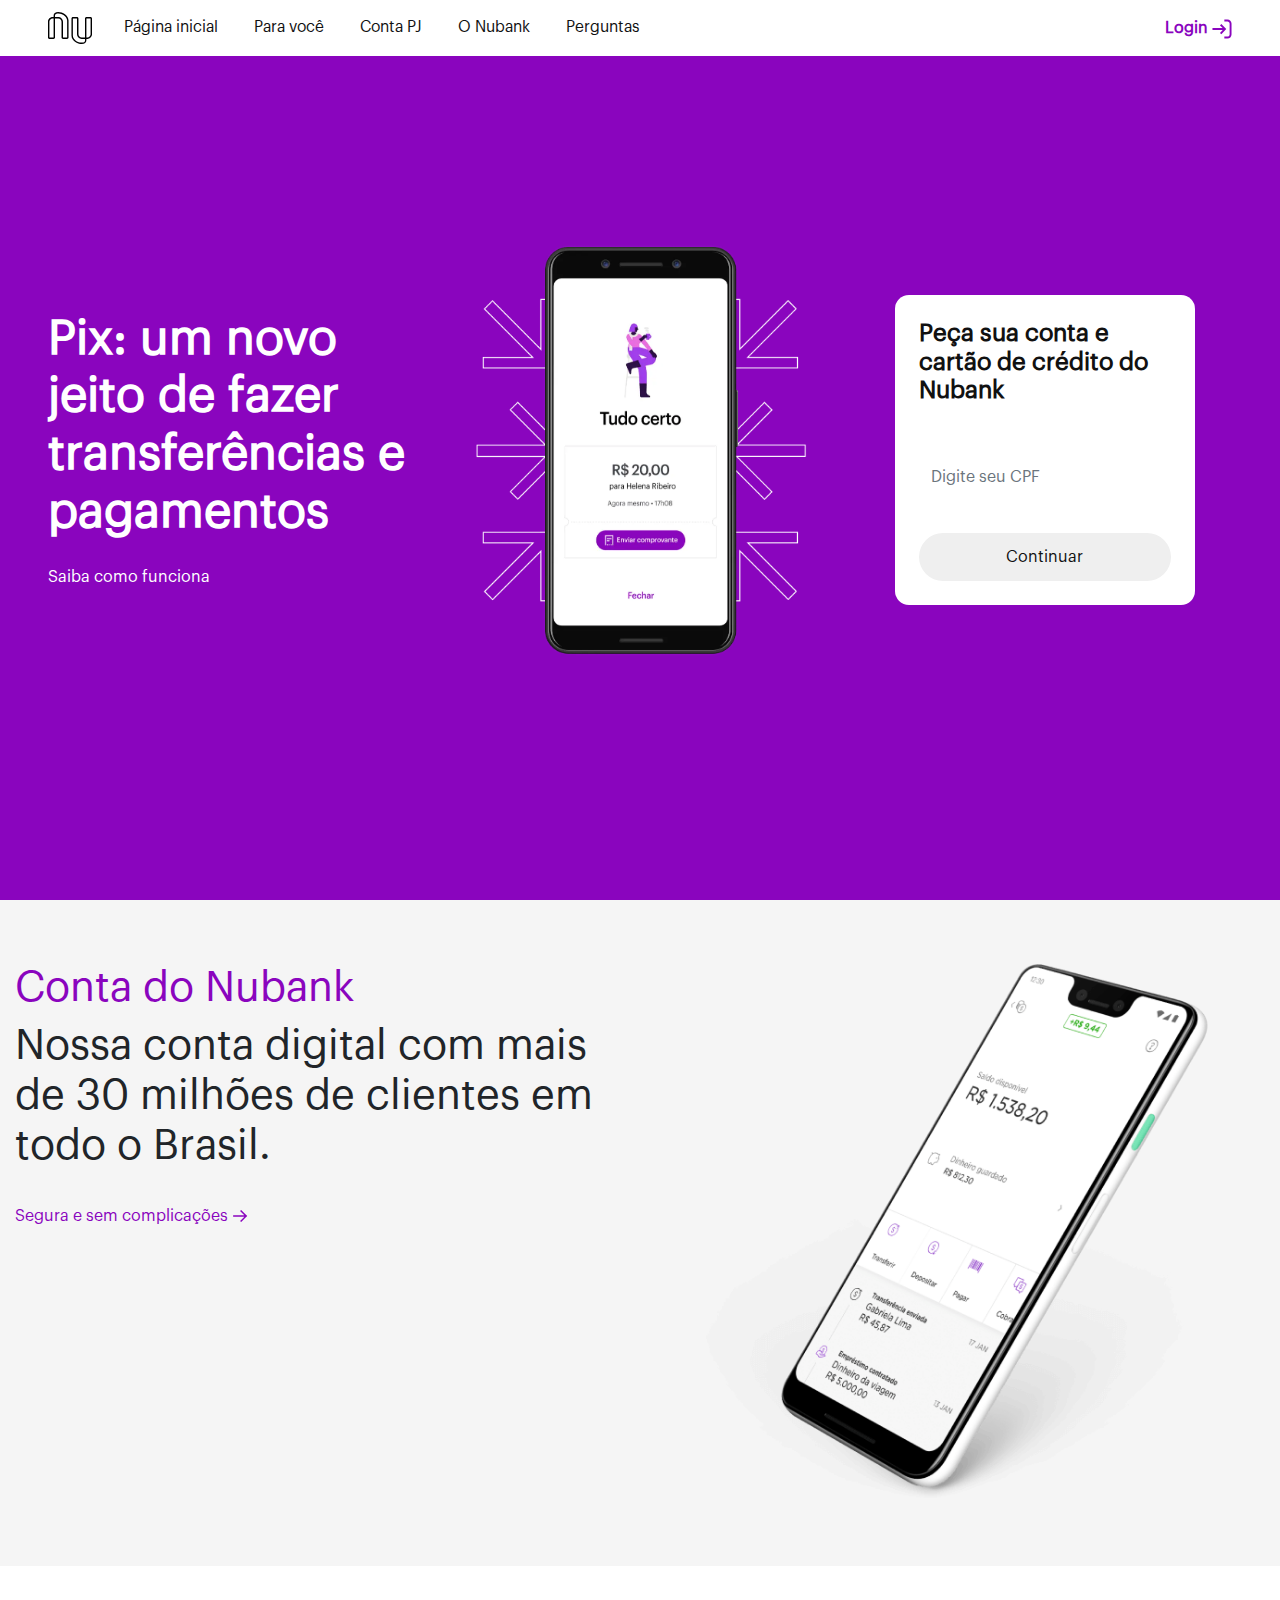
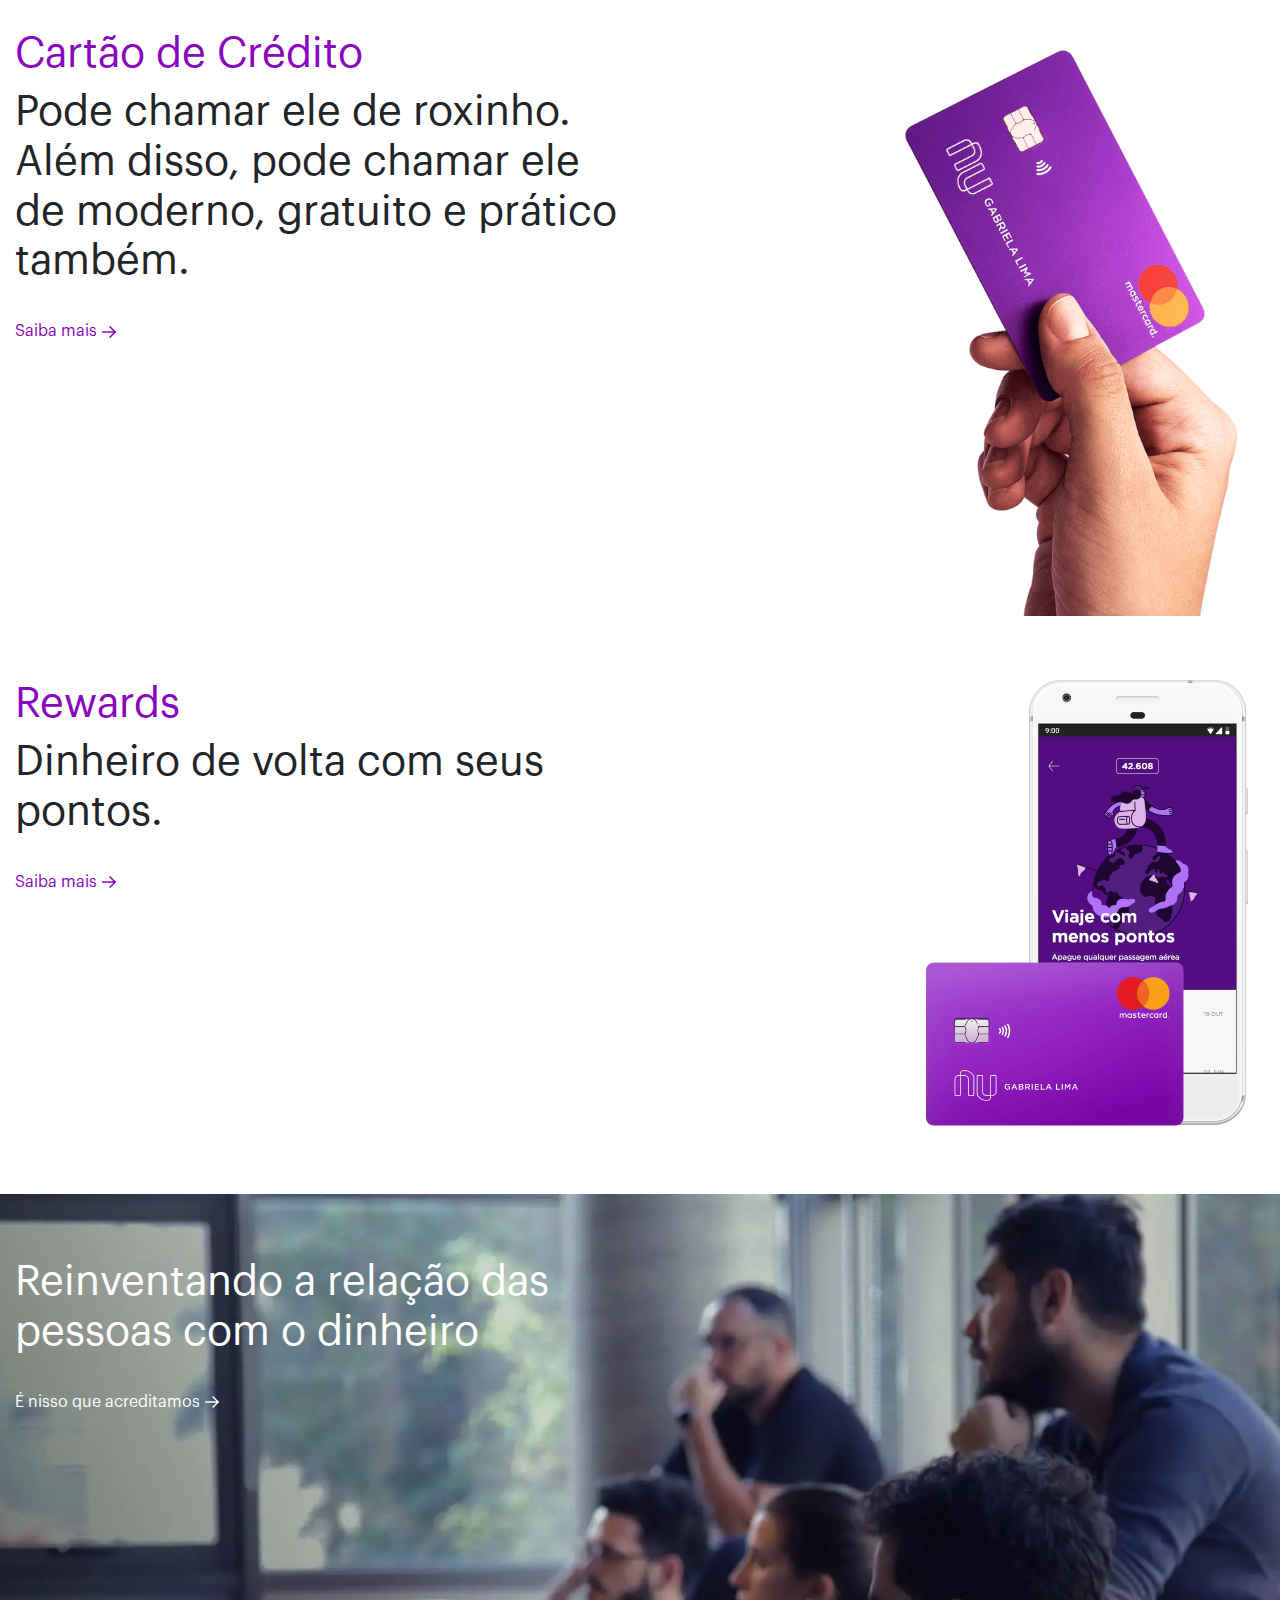
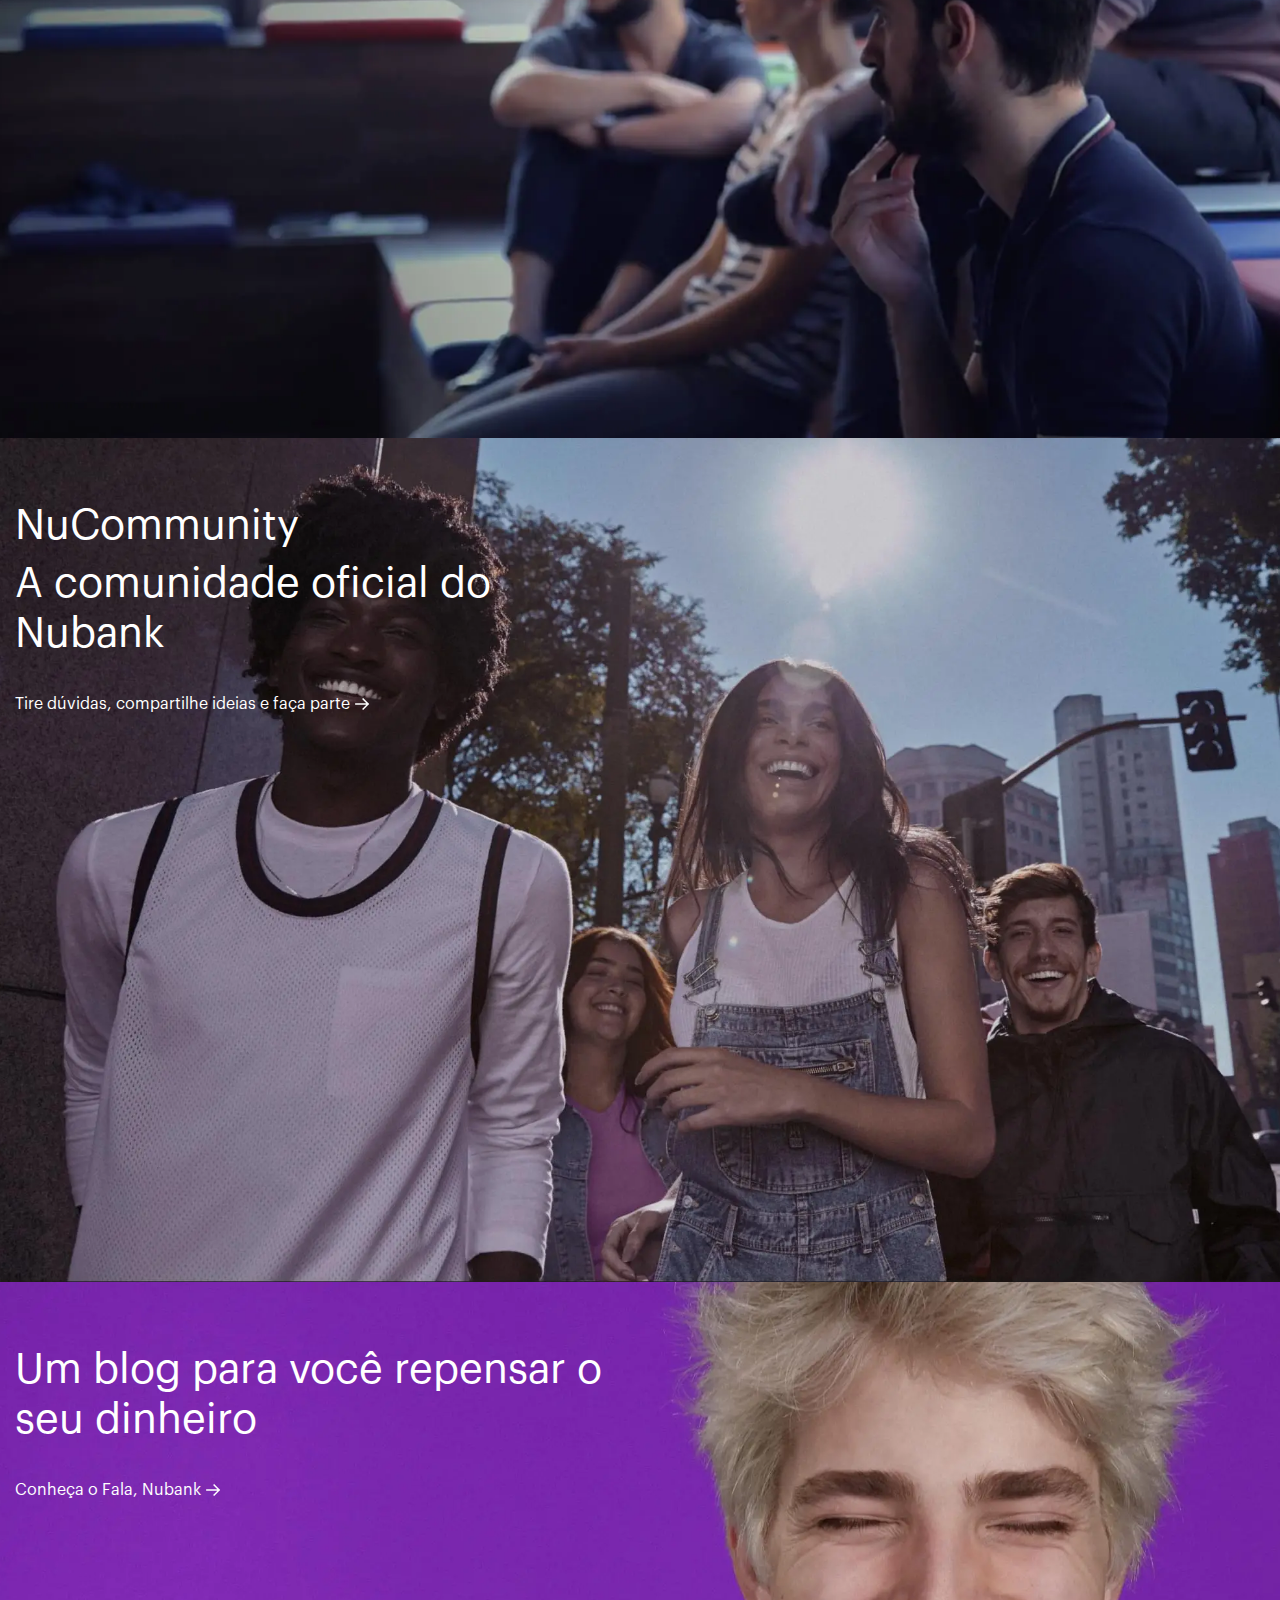
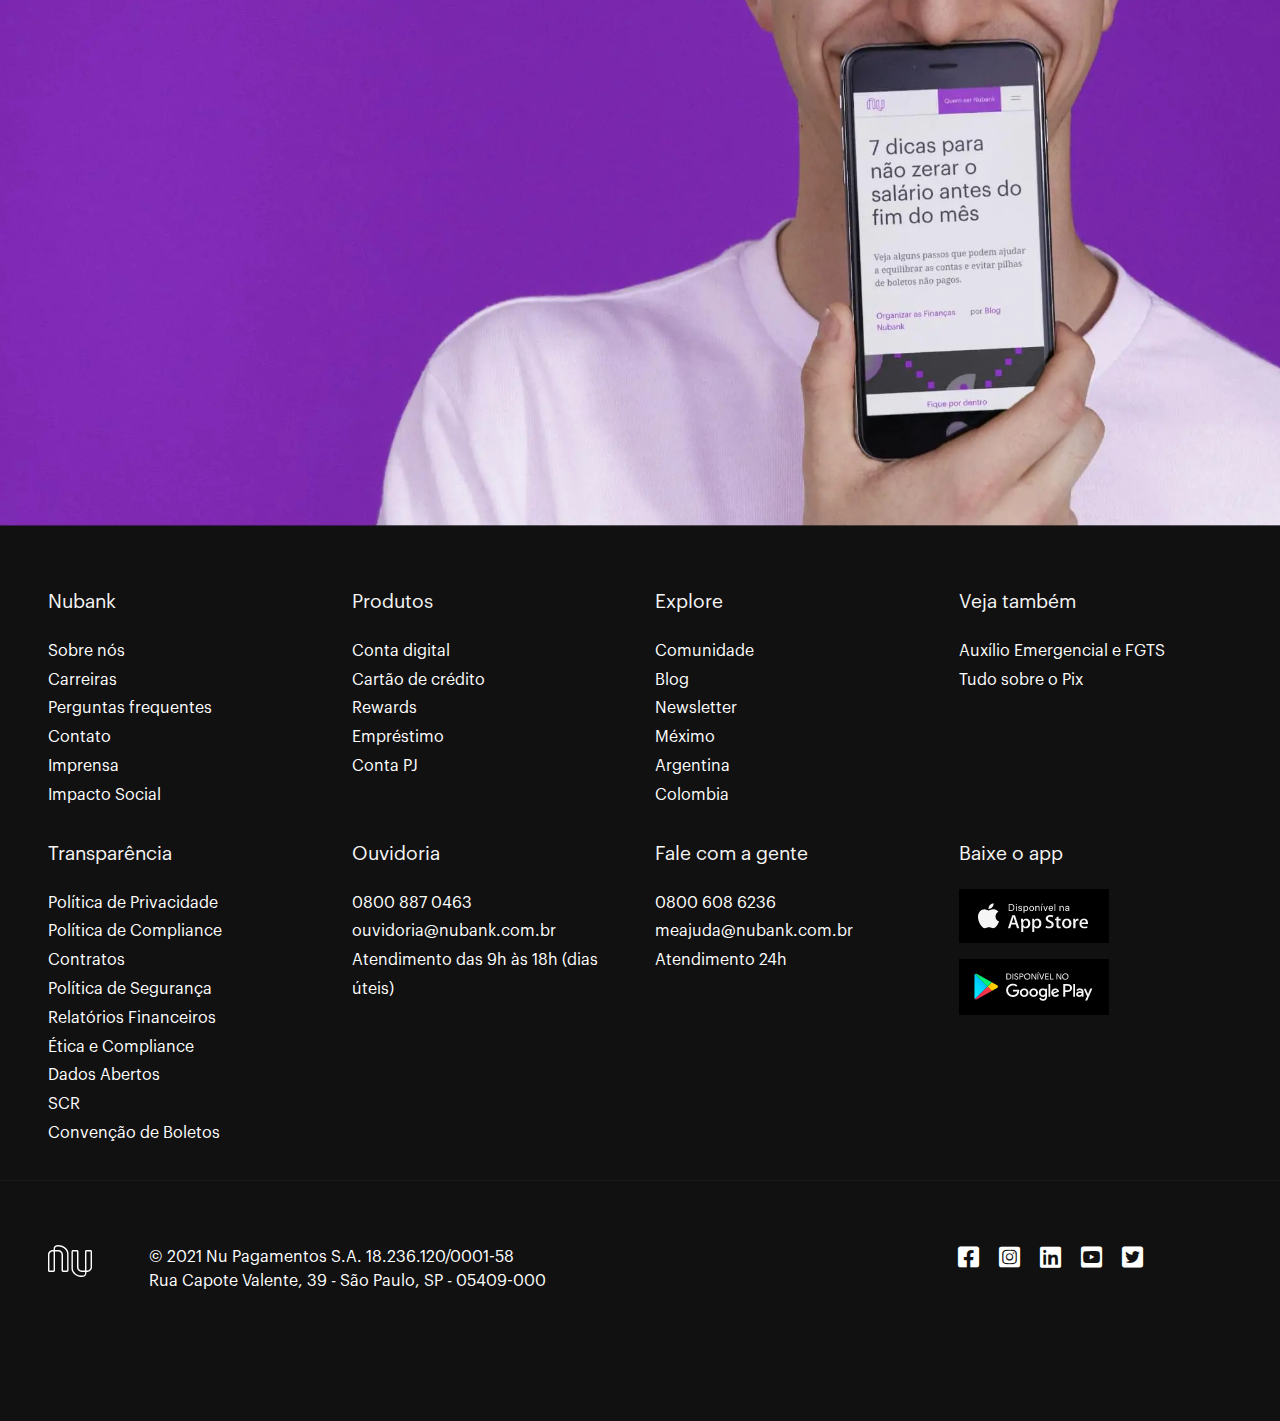
==== commit adb8ffda: "Webp para PNG/JPG, Inclusao de favicons e metatags" ====
--- a/index.html
+++ b/index.html
@@ -5,12 +5,54 @@
   <meta charset="UTF-8" />
   <meta http-equiv="X-UA-Compatible" content="IE=edge" />
   <meta name="viewport" content="width=device-width, initial-scale=1.0" />
+
+  <!-- Primary Meta Tags -->
   <title>Nubank - Finalmente você no controle do seu dinheiro</title>
-
+  <meta name="title" content="Nubank - Finalmente você no controle do seu dinheiro">
+  <meta name="description"
+    content="Você finalmente no controle do seu dinheiro. Controle total do cartão de crédito e da conta 100% digital">
+
+  <!-- Open Graph / Facebook -->
+  <meta property="og:type" content="website">
+  <meta property="og:url" content="https://nubank.com.br/">
+  <meta property="og:title" content="Nubank - Finalmente você no controle do seu dinheiro">
+  <meta property="og:description"
+    content="Você finalmente no controle do seu dinheiro. Controle total do cartão de crédito e da conta 100% digital">
+  <meta property="og:image" content="https://nubank.com.br/images/open-graph-logo-large-br.png?v=2">
+
+  <!-- Twitter -->
+  <meta property="twitter:card" content="summary_large_image">
+  <meta property="twitter:url" content="https://nubank.com.br/">
+  <meta property="twitter:title" content="Nubank - Finalmente você no controle do seu dinheiro">
+  <meta property="twitter:description"
+    content="Você finalmente no controle do seu dinheiro. Controle total do cartão de crédito e da conta 100% digital">
+  <meta property="twitter:image" content="https://nubank.com.br/images/open-graph-logo-large-br.png?v=2">
+
+  <!-- Favicon -->
+  <link rel="apple-touch-icon" sizes="57x57" href="assets/favicon/apple-icon-57x57.png">
+  <link rel="apple-touch-icon" sizes="60x60" href="assets/favicon/apple-icon-60x60.png">
+  <link rel="apple-touch-icon" sizes="72x72" href="assets/favicon/apple-icon-72x72.png">
+  <link rel="apple-touch-icon" sizes="76x76" href="assets/favicon/apple-icon-76x76.png">
+  <link rel="apple-touch-icon" sizes="114x114" href="assets/favicon/apple-icon-114x114.png">
+  <link rel="apple-touch-icon" sizes="120x120" href="assets/favicon/apple-icon-120x120.png">
+  <link rel="apple-touch-icon" sizes="144x144" href="assets/favicon/apple-icon-144x144.png">
+  <link rel="apple-touch-icon" sizes="152x152" href="assets/favicon/apple-icon-152x152.png">
+  <link rel="apple-touch-icon" sizes="180x180" href="assets/favicon/apple-icon-180x180.png">
+  <link rel="icon" type="image/png" sizes="192x192" href="assets/favicon/android-icon-192x192.png">
+  <link rel="icon" type="image/png" sizes="32x32" href="assets/favicon/favicon-32x32.png">
+  <link rel="icon" type="image/png" sizes="96x96" href="assets/favicon/favicon-96x96.png">
+  <link rel="icon" type="image/png" sizes="16x16" href="assets/favicon/favicon-16x16.png">
+  <link rel="manifest" href="assets/favicon/manifest.json">
+  <meta name="msapplication-TileImage" content="assets/favicon/ms-icon-144x144.png">
+  <meta name="msapplication-TileColor" content="#8a05be">
+  <meta name="theme-color" content="#8a05be">
+
+  <!-- Styles -->
   <link rel="stylesheet" href="css/style.css" />
   <link rel="stylesheet" href="css/responsive.css">
   <link rel="stylesheet" href="https://cdn.jsdelivr.net/npm/bootstrap@4.6.0/dist/css/bootstrap.min.css">
   <link rel="stylesheet" href="https://cdnjs.cloudflare.com/ajax/libs/font-awesome/5.15.3/css/all.min.css">
+
 </head>
 
 <body>
@@ -68,7 +110,7 @@
           </div>
           <div class="col-sm-12 col-md-6 col-lg-4">
             <div class="imgPrincipal">
-              <img src="assets/images/smartphone.webp" alt="Faça Pix com o Nubank!" title="Faça Pix com o Nubank!">
+              <img src="assets/images/smartphone.png" alt="Faça Pix com o Nubank!" title="Faça Pix com o Nubank!">
             </div>
           </div>
           <div class="col-sm-12 col-md-12 col-lg-4">
@@ -345,7 +387,7 @@
       </div>
     </div>
 
-    <hr id="separador">
+    <!-- <hr id="separador"> -->
 
   </footer>
 
--- a/css/style.css
+++ b/css/style.css
@@ -259,7 +259,7 @@
 #sobre {
   width: 100%;
   height: calc(100vh - 56px);
-  background-image: url(../assets/images/sobre.webp);
+  background-image: url(../assets/images/sobre.jpg);
   background-position: center;
   background-size: cover;
   color: var(--branco);
@@ -277,7 +277,7 @@
 #nucommunity {
   width: 100%;
   height: calc(100vh - 56px);
-  background-image: url(../assets/images/nucommunity.webp);
+  background-image: url(../assets/images/nucommunity.jpg);
   background-position: center;
   background-size: cover;
   color: var(--branco);
@@ -295,7 +295,7 @@
 #blog {
   width: 100%;
   height: calc(100vh - 56px);
-  background-image: url(../assets/images/blog.webp);
+  background-image: url(../assets/images/blog.jpg);
   background-position: center;
   background-size: cover;
   color: var(--branco);
